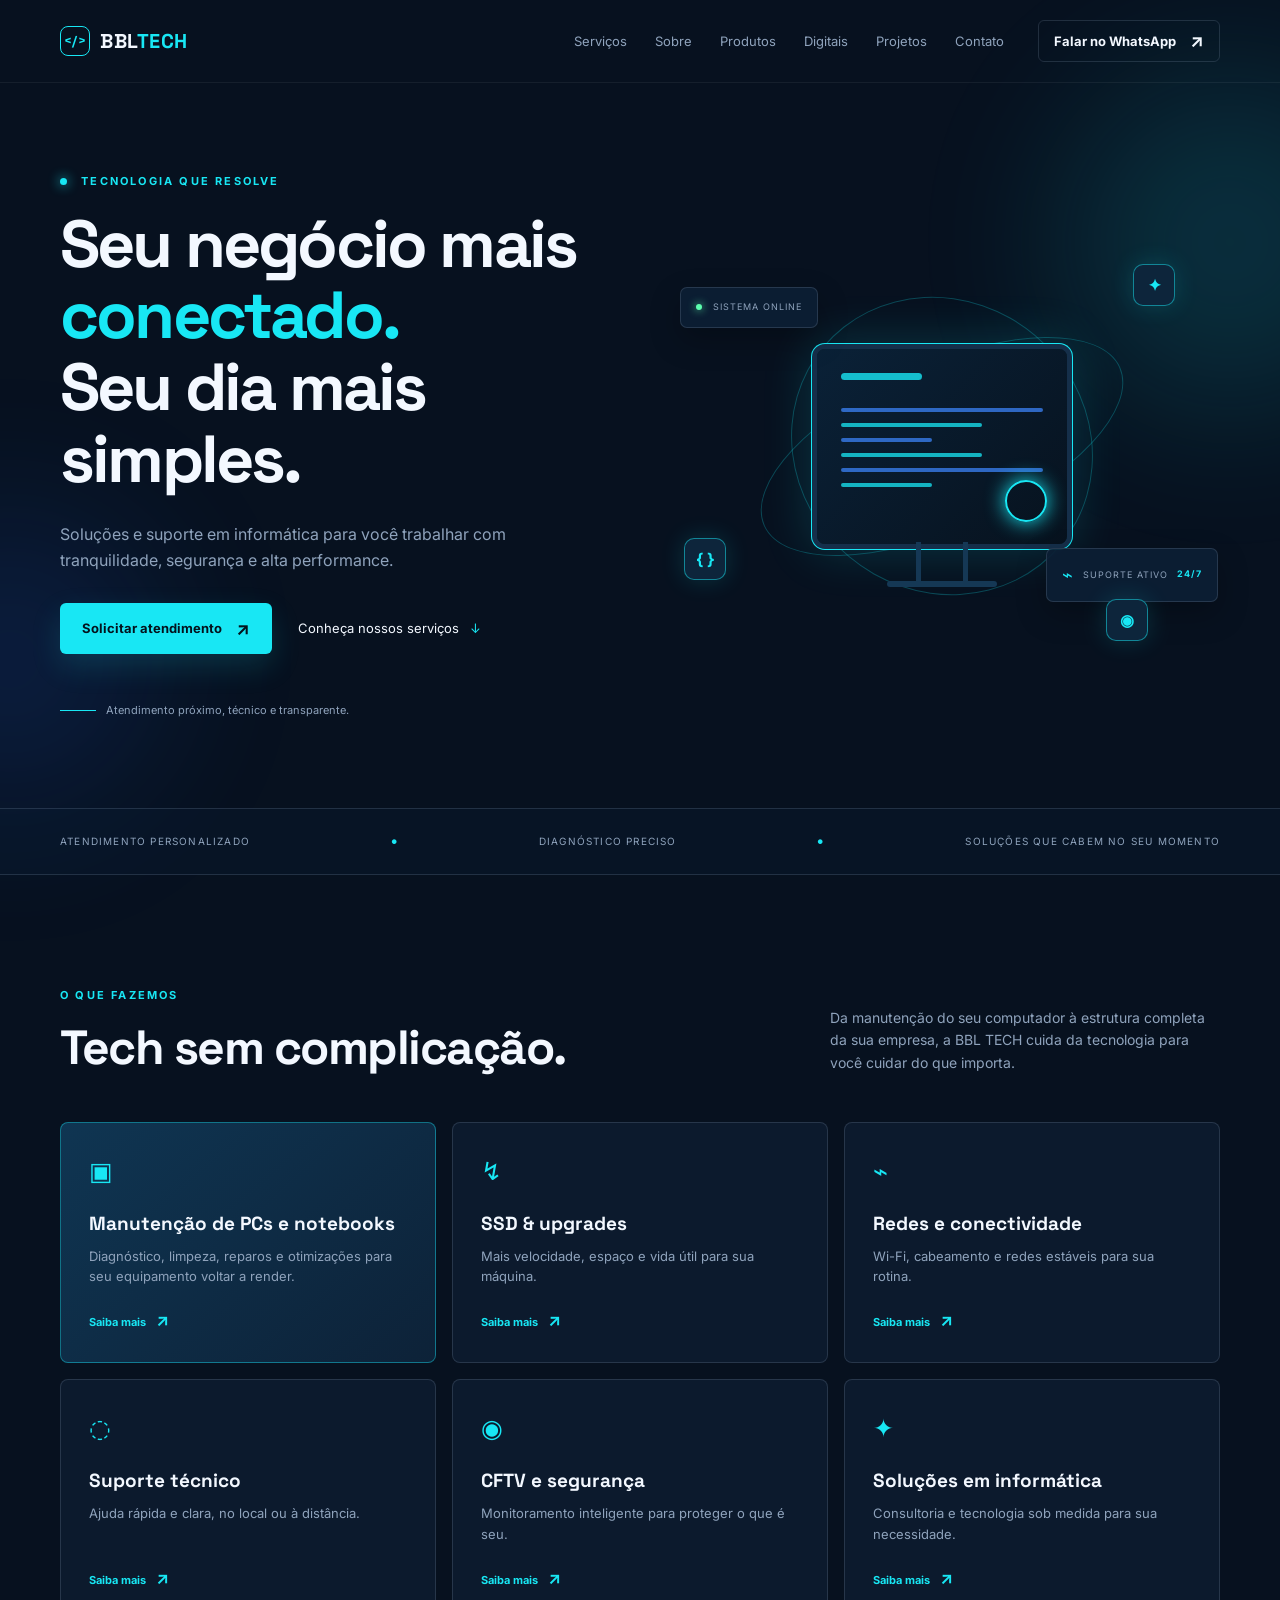
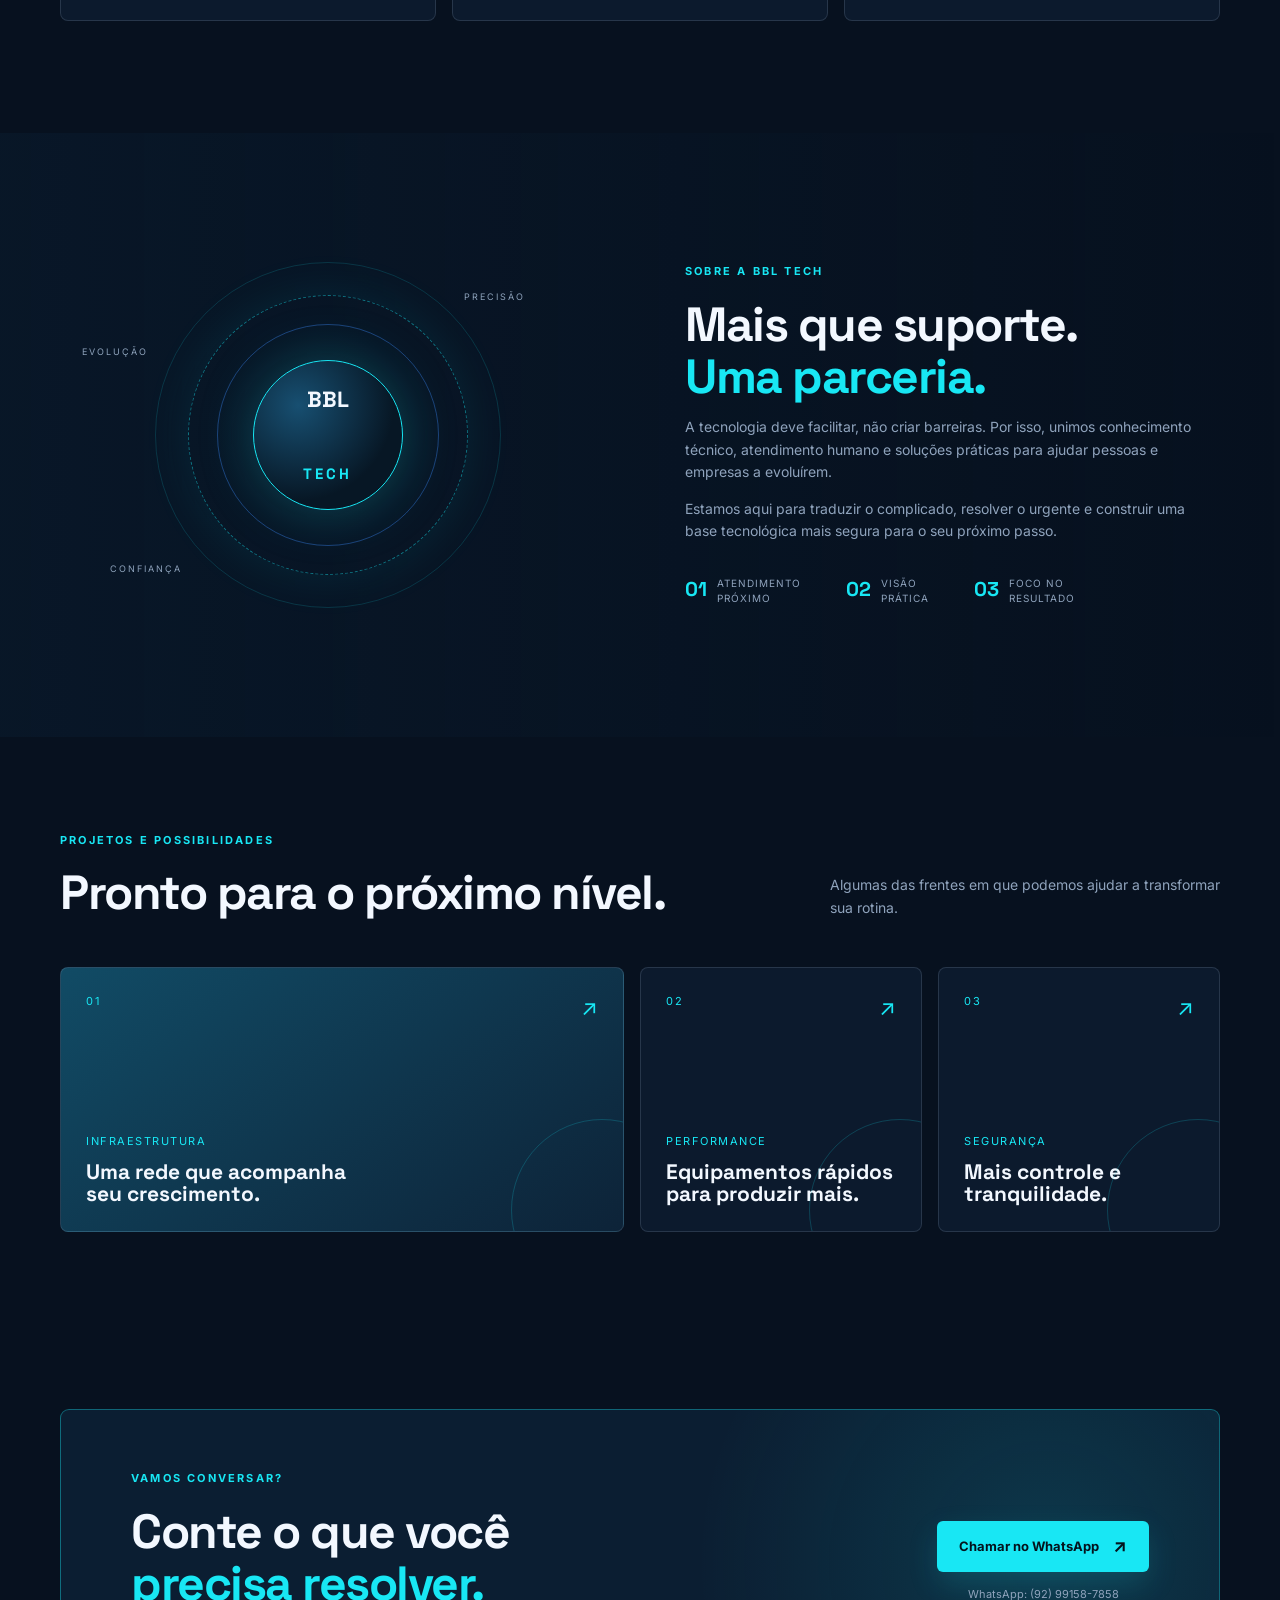
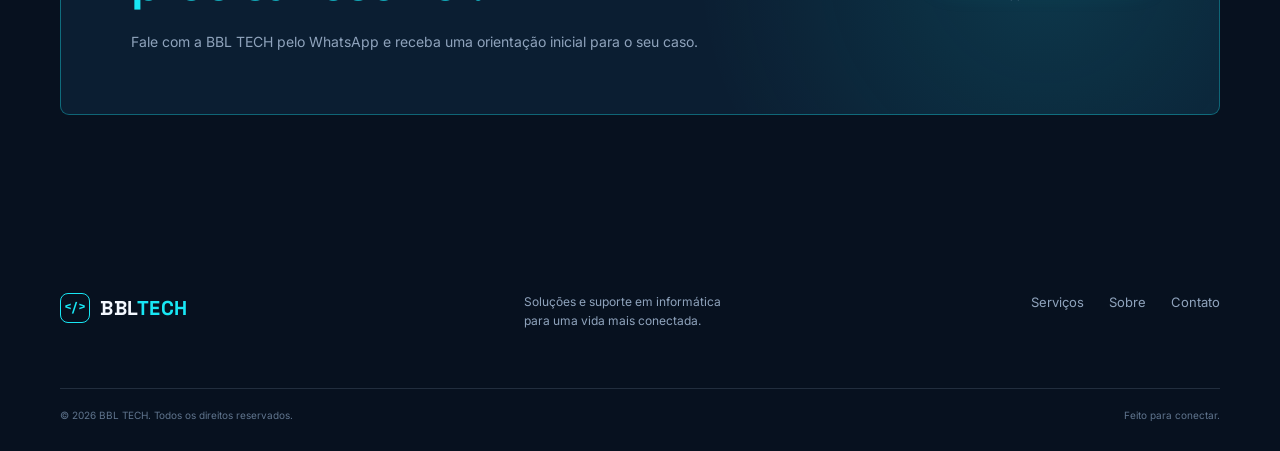
==== index.html @ 887d473b "Cria site institucional e catalogos da BBL TECH" ====
<!doctype html>
<html lang="pt-BR">
  <head>
    <meta charset="UTF-8" />
    <meta name="viewport" content="width=device-width, initial-scale=1.0" />
    <meta name="theme-color" content="#07111f" />
    <meta name="description" content="BBL TECH — soluções e suporte em informática para sua casa e sua empresa." />
    <title>BBL TECH | Soluções e Suporte em Informática</title>
    <link rel="preconnect" href="https://fonts.googleapis.com" />
    <link rel="preconnect" href="https://fonts.gstatic.com" crossorigin />
    <link href="https://fonts.googleapis.com/css2?family=Inter:wght@400;500;600;700;800&family=Space+Grotesk:wght@500;600;700&display=swap" rel="stylesheet" />
    <link rel="stylesheet" href="styles.css" />
  </head>
  <body>
    <div class="page-glow page-glow--one"></div>
    <div class="page-glow page-glow--two"></div>
    <header class="site-header" id="inicio">
      <div class="container nav-wrap">
        <a class="brand" href="#inicio" aria-label="BBL TECH início">
          <span class="brand-mark">&lt;/&gt;</span>
          <span>BBL<span class="brand-accent">TECH</span></span>
        </a>
        <button class="menu-toggle" type="button" aria-label="Abrir menu" aria-expanded="false">☰</button>
        <nav class="nav-links" aria-label="Navegação principal">
          <a href="servicos.html">Serviços</a>
          <a href="sobre.html">Sobre</a>
          <a href="produtos.html">Produtos</a>
          <a href="produtos-digitais.html">Digitais</a>
          <a href="projetos.html">Projetos</a>
          <a href="contato.html">Contato</a>
        </nav>
        <a class="button button--small button--outline nav-cta" href="https://wa.me/5592991587858?text=Olá%20BBL%20TECH!%20Gostaria%20de%20solicitar%20um%20atendimento." target="_blank" rel="noopener">Falar no WhatsApp <span>↗</span></a>
      </div>
    </header>

    <main>
      <section class="hero section-pad">
        <div class="container hero-grid">
          <div class="hero-copy">
            <p class="eyebrow"><span class="eyebrow-dot"></span> Tecnologia que resolve</p>
            <h1>Seu negócio mais <span>conectado.</span><br />Seu dia mais simples.</h1>
            <p class="hero-text">Soluções e suporte em informática para você trabalhar com tranquilidade, segurança e alta performance.</p>
            <div class="hero-actions">
              <a class="button button--primary" href="https://wa.me/5592991587858?text=Olá%20BBL%20TECH!%20Preciso%20de%20ajuda%20com%20informática." target="_blank" rel="noopener">Solicitar atendimento <span>↗</span></a>
              <a class="text-link" href="#servicos">Conheça nossos serviços <span>↓</span></a>
            </div>
            <div class="hero-trust"><span class="trust-line"></span><span>Atendimento próximo, técnico e transparente.</span></div>
          </div>
          <div class="hero-art" aria-label="Ilustração tecnológica com monitor e conexões" role="img">
            <div class="orbit orbit--one"></div><div class="orbit orbit--two"></div>
            <div class="tech-card tech-card--top"><span class="status-dot"></span> SISTEMA ONLINE</div>
            <div class="monitor"><div class="monitor-screen"><div class="screen-bar"></div><div class="screen-code"><i></i><i></i><i></i><i></i><i></i><i></i></div><div class="screen-pulse"></div></div><div class="monitor-stand"></div></div>
            <div class="tech-card tech-card--bottom"><span class="signal">⌁</span> SUPORTE ATIVO <strong>24/7</strong></div>
            <div class="floating-chip chip--one">✦</div><div class="floating-chip chip--two">{ }</div><div class="floating-chip chip--three">◉</div>
          </div>
        </div>
      </section>

      <section class="service-strip"><div class="container strip-grid"><span>Atendimento personalizado</span><span>•</span><span>Diagnóstico preciso</span><span>•</span><span>Soluções que cabem no seu momento</span></div></section>

      <section class="section-pad" id="servicos">
        <div class="container"><div class="section-heading"><div><p class="eyebrow">O que fazemos</p><h2>Tech sem complicação.</h2></div><p>Da manutenção do seu computador à estrutura completa da sua empresa, a BBL TECH cuida da tecnologia para você cuidar do que importa.</p></div>
          <div class="services-grid">
            <article class="service-card service-card--featured"><div class="icon">▣</div><h3>Manutenção de PCs e notebooks</h3><p>Diagnóstico, limpeza, reparos e otimizações para seu equipamento voltar a render.</p><a href="#contato">Saiba mais <span>↗</span></a></article>
            <article class="service-card"><div class="icon">↯</div><h3>SSD & upgrades</h3><p>Mais velocidade, espaço e vida útil para sua máquina.</p><a href="#contato">Saiba mais <span>↗</span></a></article>
            <article class="service-card"><div class="icon">⌁</div><h3>Redes e conectividade</h3><p>Wi-Fi, cabeamento e redes estáveis para sua rotina.</p><a href="#contato">Saiba mais <span>↗</span></a></article>
            <article class="service-card"><div class="icon">◌</div><h3>Suporte técnico</h3><p>Ajuda rápida e clara, no local ou à distância.</p><a href="#contato">Saiba mais <span>↗</span></a></article>
            <article class="service-card"><div class="icon">◉</div><h3>CFTV e segurança</h3><p>Monitoramento inteligente para proteger o que é seu.</p><a href="#contato">Saiba mais <span>↗</span></a></article>
            <article class="service-card"><div class="icon">✦</div><h3>Soluções em informática</h3><p>Consultoria e tecnologia sob medida para sua necessidade.</p><a href="#contato">Saiba mais <span>↗</span></a></article>
          </div>
        </div>
      </section>

      <section class="about-section section-pad" id="sobre"><div class="container about-grid"><div class="about-visual"><div class="about-ring"></div><div class="about-core">BBL<br /><span>TECH</span></div><div class="about-label about-label--one">PRECISÃO</div><div class="about-label about-label--two">CONFIANÇA</div><div class="about-label about-label--three">EVOLUÇÃO</div></div><div class="about-copy"><p class="eyebrow">Sobre a BBL TECH</p><h2>Mais que suporte.<br /><span>Uma parceria.</span></h2><p>A tecnologia deve facilitar, não criar barreiras. Por isso, unimos conhecimento técnico, atendimento humano e soluções práticas para ajudar pessoas e empresas a evoluírem.</p><p>Estamos aqui para traduzir o complicado, resolver o urgente e construir uma base tecnológica mais segura para o seu próximo passo.</p><div class="stats"><div><strong>01</strong><span>Atendimento<br />próximo</span></div><div><strong>02</strong><span>Visão<br />prática</span></div><div><strong>03</strong><span>Foco no<br />resultado</span></div></div></div></div></section>

      <section class="section-pad projects-section" id="projetos"><div class="container"><div class="section-heading"><div><p class="eyebrow">Projetos e possibilidades</p><h2>Pronto para o próximo nível.</h2></div><p>Algumas das frentes em que podemos ajudar a transformar sua rotina.</p></div><div class="projects-grid"><article class="project-card project-card--large"><div class="project-number">01</div><div><p>Infraestrutura</p><h3>Uma rede que acompanha seu crescimento.</h3></div><span class="project-arrow">↗</span></article><article class="project-card"><div class="project-number">02</div><div><p>Performance</p><h3>Equipamentos rápidos para produzir mais.</h3></div><span class="project-arrow">↗</span></article><article class="project-card"><div class="project-number">03</div><div><p>Segurança</p><h3>Mais controle e tranquilidade.</h3></div><span class="project-arrow">↗</span></article></div></div></section>

      <section class="contact-section section-pad" id="contato"><div class="container contact-box"><div><p class="eyebrow">Vamos conversar?</p><h2>Conte o que você<br /><span>precisa resolver.</span></h2><p>Fale com a BBL TECH pelo WhatsApp e receba uma orientação inicial para o seu caso.</p></div><div class="contact-action"><a class="button button--primary" href="https://wa.me/5592991587858?text=Olá%20BBL%20TECH!%20Gostaria%20de%20conversar%20sobre%20uma%20solução." target="_blank" rel="noopener">Chamar no WhatsApp <span>↗</span></a><small>WhatsApp: (92) 99158-7858</small></div></div></section>
    </main>
    <footer class="site-footer"><div class="container footer-main"><a class="brand" href="#inicio"><span class="brand-mark">&lt;/&gt;</span><span>BBL<span class="brand-accent">TECH</span></span></a><p>Soluções e suporte em informática<br />para uma vida mais conectada.</p><div class="footer-links"><a href="#servicos">Serviços</a><a href="#sobre">Sobre</a><a href="#contato">Contato</a></div></div><div class="container footer-bottom"><span>© <span id="year"></span> BBL TECH. Todos os direitos reservados.</span><span>Feito para conectar.</span></div></footer>
    <script src="script.js"></script>
  </body>
</html>
---- styles.css ----
:root{--bg:#07111f;--surface:#0c1a2d;--surface-2:#10243b;--cyan:#18e7f4;--blue:#3b82f6;--text:#f3f8ff;--muted:#8fa3bc;--line:rgba(143,163,188,.2);--container:1160px}*{box-sizing:border-box}html{scroll-behavior:smooth}body{margin:0;background:var(--bg);color:var(--text);font-family:Inter,Arial,sans-serif;line-height:1.6;overflow-x:hidden}.page-glow{position:fixed;border-radius:50%;filter:blur(80px);opacity:.14;pointer-events:none;z-index:-1}.page-glow--one{width:340px;height:340px;background:var(--cyan);top:8%;right:-120px}.page-glow--two{width:300px;height:300px;background:#246bff;bottom:10%;left:-140px}.container{width:min(calc(100% - 48px),var(--container));margin:auto}.site-header{position:relative;z-index:5;border-bottom:1px solid rgba(255,255,255,.06)}.nav-wrap{min-height:82px;display:flex;align-items:center;gap:34px}.brand{display:flex;align-items:center;gap:10px;color:var(--text);font-family:'Space Grotesk',sans-serif;font-size:20px;font-weight:700;letter-spacing:.5px;text-decoration:none}.brand-mark{display:grid;place-items:center;color:var(--cyan);font-size:13px;border:1px solid var(--cyan);width:30px;height:30px;border-radius:8px}.brand-accent{color:var(--cyan)}.nav-links{display:flex;gap:28px;margin-left:auto}.nav-links a,.footer-links a{color:var(--muted);text-decoration:none;font-size:13px;transition:.2s}.nav-links a:hover,.footer-links a:hover{color:var(--cyan)}.button{display:inline-flex;align-items:center;justify-content:center;gap:14px;border-radius:6px;padding:15px 22px;text-decoration:none;font-size:13px;font-weight:700;transition:transform .2s,background .2s}.button:hover{transform:translateY(-2px)}.button span{font-size:18px;line-height:0}.button--small{padding:10px 15px}.button--primary{background:var(--cyan);color:#04131d;box-shadow:0 12px 30px rgba(24,231,244,.15)}.button--primary:hover{background:#7af6fc}.button--outline{border:1px solid var(--line);color:var(--text)}.button--outline:hover{border-color:var(--cyan);color:var(--cyan)}.menu-toggle{display:none;background:none;border:0;color:var(--text);font-size:24px}.section-pad{padding:112px 0}.hero{padding-top:90px;padding-bottom:88px}.hero-grid{display:grid;grid-template-columns:1fr 1fr;align-items:center;gap:48px}.eyebrow{margin:0 0 18px;color:var(--cyan);font-size:11px;font-weight:700;letter-spacing:2.2px;text-transform:uppercase}.eyebrow-dot{display:inline-block;width:7px;height:7px;background:var(--cyan);border-radius:50%;margin-right:9px;box-shadow:0 0 12px var(--cyan)}h1,h2,h3{font-family:'Space Grotesk',sans-serif;line-height:1.08;margin:0}h1{font-size:clamp(42px,5.2vw,70px);letter-spacing:-2.8px;max-width:650px}h1 span,h2 span{color:var(--cyan)}.hero-text{color:var(--muted);font-size:16px;max-width:480px;margin:26px 0 30px}.hero-actions{display:flex;align-items:center;gap:26px}.text-link{color:var(--text);font-size:13px;text-decoration:none}.text-link span{color:var(--cyan);margin-left:7px}.hero-trust{display:flex;align-items:center;gap:10px;color:var(--muted);font-size:11px;margin-top:48px}.trust-line{height:1px;width:36px;background:var(--cyan)}.hero-art{position:relative;height:420px;display:grid;place-items:center}.orbit{position:absolute;border:1px solid rgba(24,231,244,.25);border-radius:50%;transform:rotate(-24deg)}.orbit--one{width:390px;height:165px}.orbit--two{width:310px;height:290px;transform:rotate(40deg)}.monitor{position:relative;z-index:2;width:260px;height:205px;border:5px solid #152f4a;border-radius:13px;background:#061321;box-shadow:0 0 0 1px var(--cyan),0 0 50px rgba(24,231,244,.18),inset 0 0 35px rgba(24,231,244,.1)}.monitor-screen{height:100%;padding:24px;background:linear-gradient(135deg,#0a2137,#07121e);border-radius:8px;position:relative;overflow:hidden}.screen-bar{height:7px;width:40%;background:var(--cyan);border-radius:10px;opacity:.8}.screen-code{display:grid;gap:11px;margin-top:28px}.screen-code i{display:block;height:4px;background:#3b82f6;border-radius:5px;opacity:.75}.screen-code i:nth-child(2n){width:70%;background:var(--cyan)}.screen-code i:nth-child(3n){width:45%}.screen-pulse{position:absolute;bottom:22px;right:20px;width:42px;height:42px;border:2px solid var(--cyan);border-radius:50%;box-shadow:0 0 20px var(--cyan)}.monitor-stand{position:absolute;bottom:-43px;left:50%;width:52px;height:45px;border-left:5px solid #153855;border-right:5px solid #153855;transform:translateX(-50%)}.monitor-stand:after{content:'';position:absolute;bottom:0;left:50%;width:110px;height:6px;background:#153855;border-radius:10px;transform:translateX(-50%)}.tech-card{position:absolute;z-index:3;background:rgba(13,31,53,.92);border:1px solid var(--line);border-radius:7px;color:var(--muted);font-size:9px;letter-spacing:1px;padding:12px 15px;box-shadow:0 12px 30px rgba(0,0,0,.25)}.tech-card--top{top:51px;left:16px}.tech-card--bottom{bottom:54px;right:2px}.tech-card strong{color:var(--cyan);margin-left:5px}.status-dot{display:inline-block;width:6px;height:6px;border-radius:50%;background:#5cffae;box-shadow:0 0 8px #5cffae;margin-right:7px}.signal{color:var(--cyan);font-size:18px;vertical-align:middle;margin-right:5px}.floating-chip{position:absolute;z-index:3;display:grid;place-items:center;color:var(--cyan);font-weight:700;border:1px solid rgba(24,231,244,.5);background:#0d253b;width:42px;height:42px;border-radius:10px;box-shadow:0 0 25px rgba(24,231,244,.16)}.chip--one{right:45px;top:28px}.chip--two{left:20px;bottom:76px}.chip--three{right:72px;bottom:15px}.service-strip{border-top:1px solid var(--line);border-bottom:1px solid var(--line);background:rgba(13,31,53,.3)}.strip-grid{display:flex;justify-content:space-between;align-items:center;min-height:65px;color:var(--muted);font-size:10px;letter-spacing:1.2px;text-transform:uppercase}.strip-grid span:nth-child(even){color:var(--cyan);font-size:15px}.section-heading{display:flex;align-items:end;justify-content:space-between;gap:40px;margin-bottom:48px}.section-heading h2,.about-copy h2,.contact-box h2{font-size:clamp(32px,4vw,48px);letter-spacing:-1.5px}.section-heading>p{color:var(--muted);max-width:390px;font-size:14px;margin:0}.services-grid{display:grid;grid-template-columns:repeat(3,1fr);gap:16px}.service-card{min-height:238px;padding:28px;background:var(--surface);border:1px solid var(--line);border-radius:8px;display:flex;flex-direction:column;transition:.25s}.service-card:hover{border-color:rgba(24,231,244,.55);transform:translateY(-4px)}.service-card--featured{background:linear-gradient(140deg,#0f3552,#0d2238);border-color:rgba(24,231,244,.4)}.icon{color:var(--cyan);font-size:25px;margin-bottom:23px}.service-card h3{font-size:19px;margin-bottom:11px}.service-card p{color:var(--muted);font-size:13px;margin:0 0 20px}.service-card a{color:var(--cyan);font-size:11px;font-weight:700;text-decoration:none;margin-top:auto}.service-card a span{font-size:17px;margin-left:7px}.about-section{background:linear-gradient(90deg,rgba(11,32,53,.4),transparent)}.about-grid{display:grid;grid-template-columns:1fr 1fr;gap:90px;align-items:center}.about-visual{height:380px;position:relative;display:grid;place-items:center}.about-ring{position:absolute;width:280px;height:280px;border:1px dashed rgba(24,231,244,.45);border-radius:50%;box-shadow:0 0 50px rgba(24,231,244,.09)}.about-ring:before,.about-ring:after{content:'';position:absolute;border-radius:50%;border:1px solid rgba(59,130,246,.4)}.about-ring:before{inset:28px}.about-ring:after{inset:-34px;border-color:rgba(24,231,244,.15)}.about-core{position:relative;z-index:1;display:grid;place-items:center;width:150px;height:150px;border-radius:50%;background:radial-gradient(circle at 30% 30%,#174f71,#071725 65%);border:1px solid var(--cyan);color:var(--text);font:700 22px/1 'Space Grotesk';text-align:center;box-shadow:0 0 55px rgba(24,231,244,.25)}.about-core span{color:var(--cyan);font-size:15px;letter-spacing:3px}.about-label{position:absolute;color:var(--muted);font-size:9px;letter-spacing:2px}.about-label--one{top:45px;right:70px}.about-label--two{bottom:48px;left:50px}.about-label--three{top:100px;left:22px}.about-copy>p:not(.eyebrow){color:var(--muted);font-size:14px;max-width:510px}.stats{display:flex;gap:45px;margin-top:34px}.stats div{display:flex;gap:10px;align-items:flex-start}.stats strong{color:var(--cyan);font:700 20px 'Space Grotesk'}.stats span{color:var(--muted);font-size:10px;text-transform:uppercase;letter-spacing:1px;line-height:1.5}.projects-section{padding-top:95px}.projects-grid{display:grid;grid-template-columns:2fr 1fr 1fr;gap:16px}.project-card{min-height:265px;padding:25px;background:var(--surface);border:1px solid var(--line);border-radius:8px;position:relative;display:flex;flex-direction:column;justify-content:space-between;overflow:hidden}.project-card:after{content:'';position:absolute;width:180px;height:180px;border:1px solid rgba(24,231,244,.2);border-radius:50%;right:-70px;bottom:-70px}.project-card--large{background:linear-gradient(145deg,#114b65,#0d2338)}.project-number{color:var(--cyan);font-size:11px;letter-spacing:2px}.project-card p{color:var(--cyan);font-size:11px;text-transform:uppercase;letter-spacing:1.5px;margin:0 0 10px}.project-card h3{font-size:21px;max-width:280px}.project-arrow{position:absolute;right:25px;top:22px;color:var(--cyan);font-size:22px}.contact-section{padding-top:65px}.contact-box{display:flex;justify-content:space-between;align-items:center;gap:40px;padding:60px 70px;border:1px solid rgba(24,231,244,.35);border-radius:9px;background:radial-gradient(circle at 85% 50%,rgba(24,231,244,.13),transparent 35%),#0b1e32}.contact-box>div>p:last-child{color:var(--muted);font-size:14px;margin:22px 0 0}.contact-action{display:flex;flex-direction:column;align-items:center;gap:14px}.contact-action small{color:var(--muted);font-size:11px}.site-footer{padding:65px 0 28px}.footer-main{display:grid;grid-template-columns:1.3fr 1fr 1fr;align-items:start;gap:35px}.footer-main p{color:var(--muted);font-size:12px;margin:0}.footer-links{display:flex;gap:25px;justify-content:flex-end}.footer-bottom{margin-top:58px;padding-top:18px;border-top:1px solid var(--line);display:flex;justify-content:space-between;color:#60758e;font-size:10px}
@media(max-width:800px){.container{width:min(calc(100% - 34px),var(--container))}.nav-wrap{min-height:70px}.nav-links,.nav-cta{display:none}.menu-toggle{display:block;margin-left:auto}.nav-links.is-open{display:flex;position:absolute;top:70px;left:0;right:0;padding:20px 17px;background:#091a2c;border-bottom:1px solid var(--line);flex-direction:column;gap:16px}.nav-links.is-open+ .nav-cta{display:none}.hero{padding-top:62px}.hero-grid,.about-grid{grid-template-columns:1fr}.hero-art{height:340px;order:-1}.hero-copy{text-align:left}.hero-actions{flex-wrap:wrap}.section-pad{padding:76px 0}.section-heading{display:block;margin-bottom:30px}.section-heading>p{margin-top:18px}.services-grid{grid-template-columns:1fr 1fr}.about-grid{gap:25px}.about-visual{height:300px}.projects-grid{grid-template-columns:1fr}.project-card{min-height:210px}.contact-box{padding:38px 28px;display:block}.contact-action{align-items:flex-start;margin-top:28px}.footer-main{grid-template-columns:1fr}.footer-links{justify-content:flex-start}.footer-bottom{margin-top:35px;display:block}.footer-bottom span+span{display:block;margin-top:8px}.strip-grid{gap:10px;justify-content:center;flex-wrap:wrap;padding:15px 0;text-align:center}.strip-grid span:nth-child(even){display:none}}
@media(max-width:470px){h1{font-size:41px;letter-spacing:-2px}.hero-art{transform:scale(.83);margin:-22px -40px}.services-grid{grid-template-columns:1fr}.hero-actions{gap:18px}.stats{gap:20px}.about-label--one{right:15px}.about-label--two{left:10px}}

/* Produtos */
.products-hero{padding:78px 0 60px;background:radial-gradient(circle at 78% 40%,rgba(24,231,244,.1),transparent 34%)}
.products-hero h1{max-width:760px}.products-hero-text{max-width:600px;color:var(--muted);font-size:16px;margin:24px 0 0}
.catalog-toolbar{display:flex;align-items:center;justify-content:space-between;gap:20px;margin-bottom:28px}.catalog-toolbar p{color:var(--muted);font-size:13px;margin:0}.filter-list{display:flex;gap:8px;flex-wrap:wrap}.filter-btn{font:600 11px Inter,sans-serif;letter-spacing:.5px;color:var(--muted);background:transparent;border:1px solid var(--line);border-radius:99px;padding:9px 13px;cursor:pointer}.filter-btn:hover,.filter-btn.is-active{color:#06131e;background:var(--cyan);border-color:var(--cyan)}.products-grid{display:grid;grid-template-columns:repeat(3,1fr);gap:16px}.product-card{min-height:340px;background:var(--surface);border:1px solid var(--line);border-radius:9px;padding:22px;display:flex;flex-direction:column;transition:.25s}.product-card:hover{border-color:rgba(24,231,244,.55);transform:translateY(-4px)}.product-card.is-hidden{display:none}.product-visual{height:130px;border-radius:7px;background:linear-gradient(145deg,#123452,#091827);display:grid;place-items:center;margin-bottom:20px;position:relative;overflow:hidden}.product-visual:after{content:'';position:absolute;width:150px;height:150px;border:1px solid rgba(24,231,244,.2);border-radius:50%}.product-symbol{position:relative;z-index:1;color:var(--cyan);font:700 32px 'Space Grotesk';text-shadow:0 0 20px rgba(24,231,244,.5)}.product-tag{position:absolute;z-index:2;top:10px;left:10px;font-size:9px;letter-spacing:1px;color:var(--cyan);text-transform:uppercase}.product-card h3{font-size:19px;margin-bottom:9px}.product-card p{color:var(--muted);font-size:13px;margin:0 0 18px}.product-meta{display:flex;gap:7px;flex-wrap:wrap;margin-top:auto;margin-bottom:17px}.product-meta span{color:#a9bfd5;background:#122a43;border-radius:4px;padding:5px 7px;font-size:10px}.product-cta{color:var(--cyan);font-size:11px;font-weight:700;text-decoration:none}.product-cta span{font-size:16px;margin-left:6px}.complete-kit{margin-top:55px;padding:42px 48px;border:1px solid rgba(24,231,244,.35);border-radius:9px;background:linear-gradient(100deg,#0e324d,#0c1d31);display:flex;align-items:center;justify-content:space-between;gap:35px}.complete-kit h2{font-size:32px;margin:0 0 12px}.complete-kit p{color:var(--muted);font-size:14px;margin:0;max-width:620px}.complete-kit-icon{color:var(--cyan);font:700 50px 'Space Grotesk';white-space:nowrap}
@media(max-width:800px){.products-grid{grid-template-columns:1fr 1fr}.catalog-toolbar{display:block}.filter-list{margin-top:18px}.complete-kit{display:block;padding:32px 25px}.complete-kit-icon{margin-top:20px}}
@media(max-width:470px){.products-grid{grid-template-columns:1fr}.products-hero{padding-top:55px}.complete-kit h2{font-size:27px}}

.digital-hero{background:radial-gradient(circle at 78% 40%,rgba(59,130,246,.13),transparent 34%)}.digital-grid{margin-top:10px}.digital-callout{margin-top:55px;padding:42px 48px;border:1px solid rgba(24,231,244,.35);border-radius:9px;background:linear-gradient(100deg,#0e324d,#0c1d31);display:flex;align-items:center;justify-content:space-between;gap:35px}.digital-callout h2{font-size:32px;margin:0 0 12px}.digital-callout p:not(.eyebrow){color:var(--muted);font-size:14px;margin:0;max-width:620px}@media(max-width:800px){.digital-callout{display:block;padding:32px 25px}.digital-callout .button{margin-top:25px}}
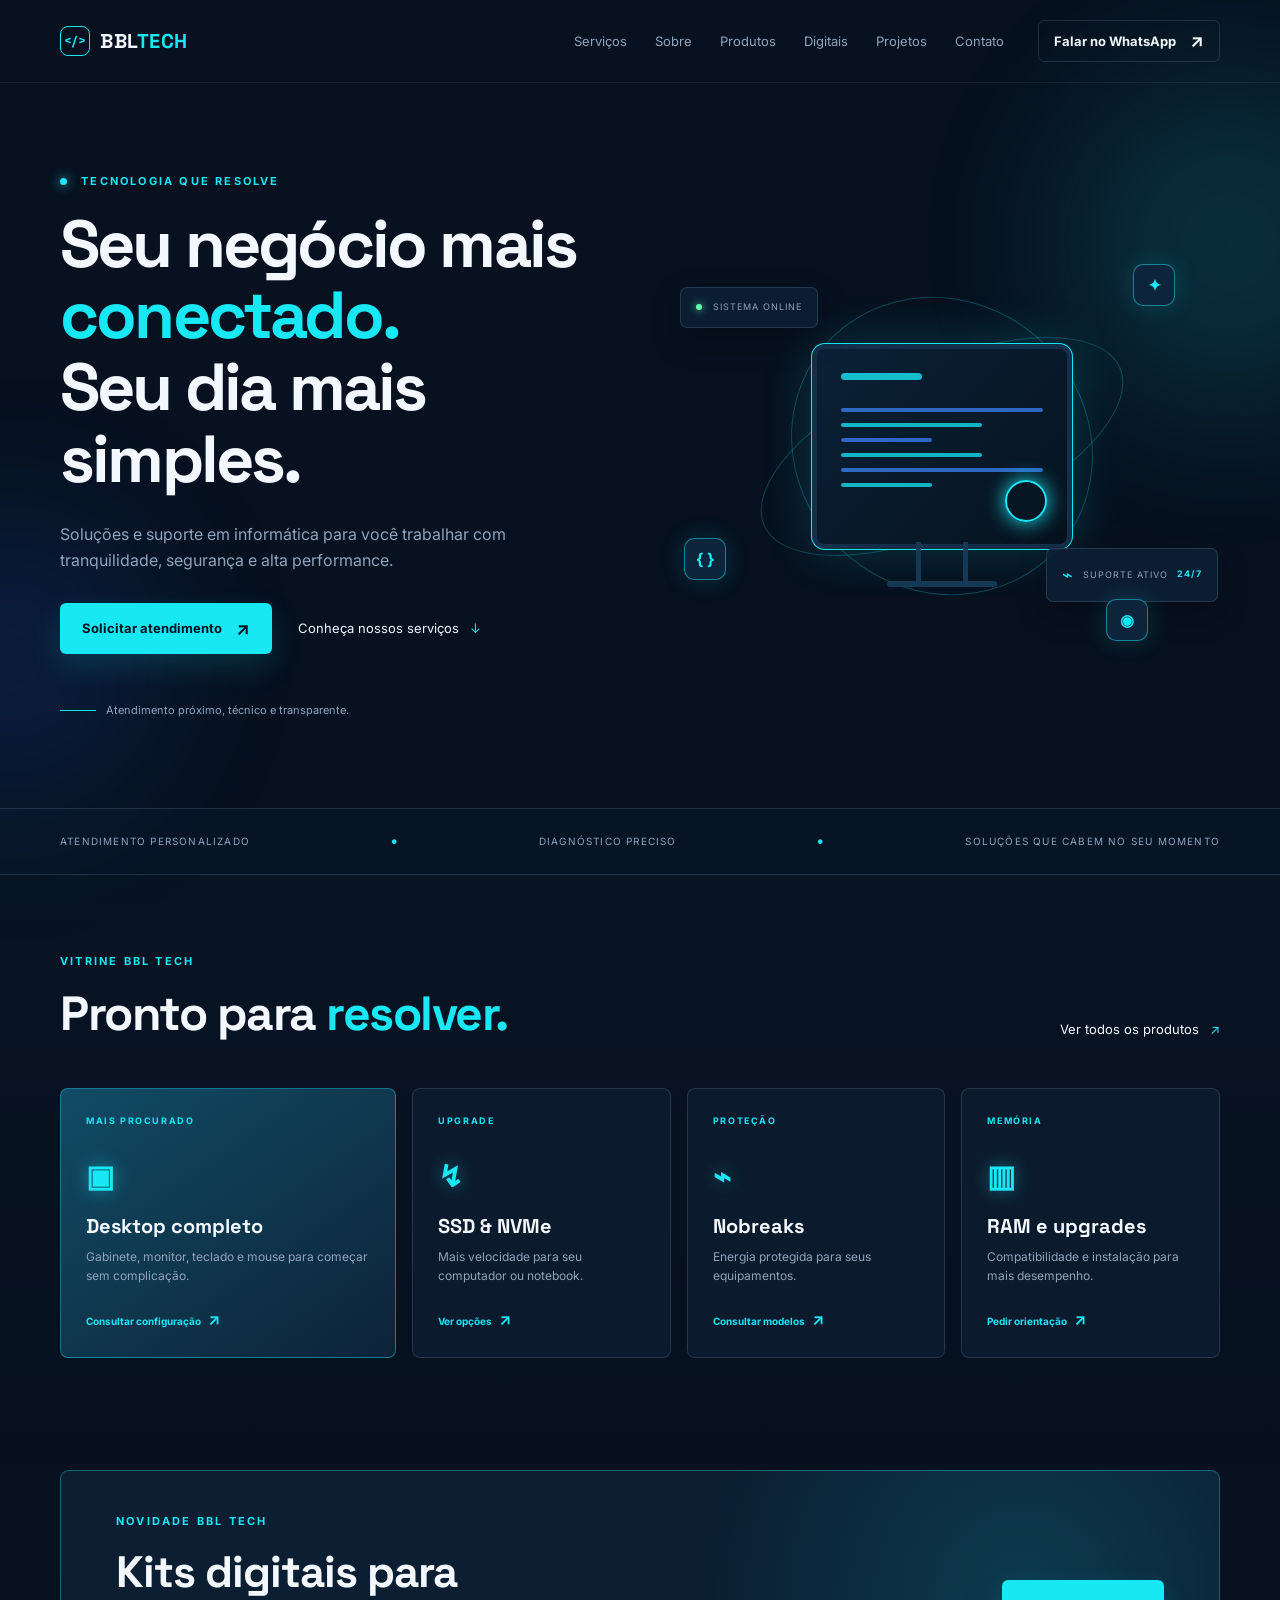
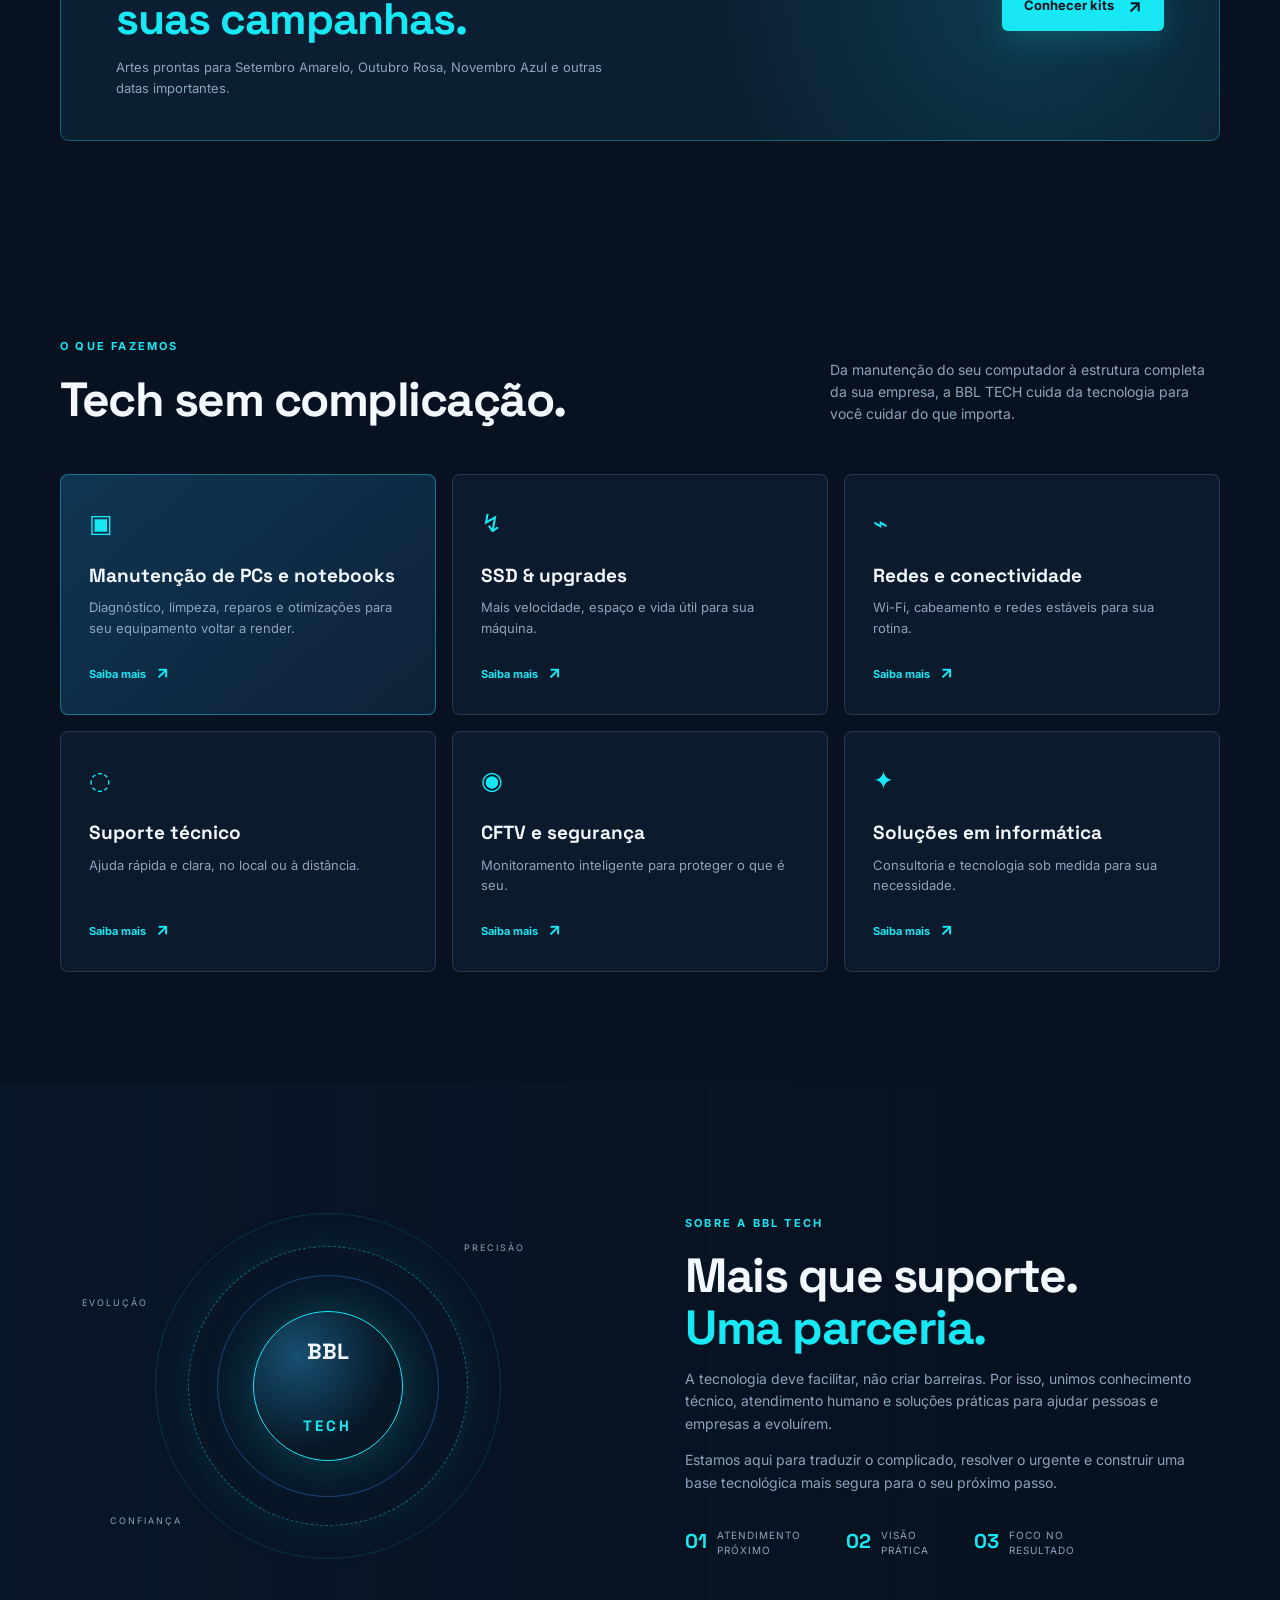
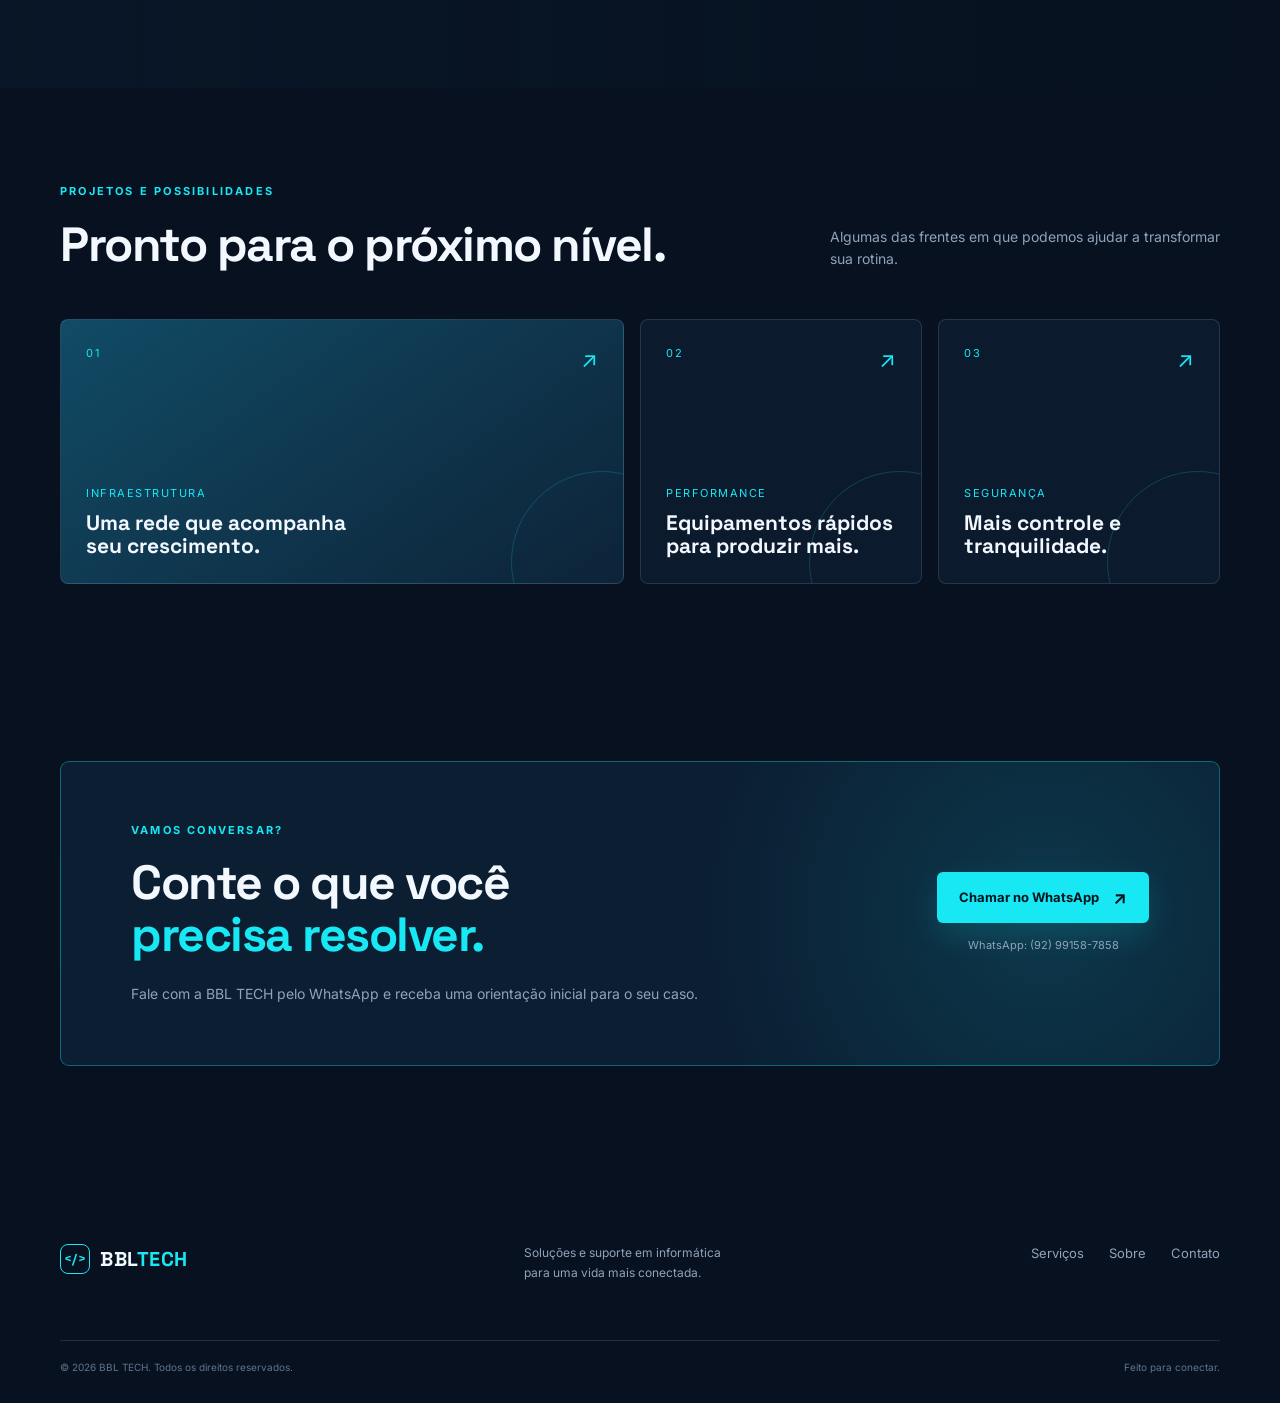
==== commit e78d6b78: "Adiciona vitrine de produtos na página inicial" ====
--- a/index.html
+++ b/index.html
@@ -57,6 +57,8 @@
       </section>
 
       <section class="service-strip"><div class="container strip-grid"><span>Atendimento personalizado</span><span>•</span><span>Diagnóstico preciso</span><span>•</span><span>Soluções que cabem no seu momento</span></div></section>
+      <section class="featured-section section-pad"><div class="container"><div class="section-heading"><div><p class="eyebrow">Vitrine BBL TECH</p><h2>Pronto para <span>resolver.</span></h2></div><a class="text-link" href="produtos.html">Ver todos os produtos <span>↗</span></a></div><div class="featured-grid"><a class="featured-card featured-card--main" href="produtos.html"><span class="featured-label">MAIS PROCURADO</span><div class="featured-icon">▣</div><h3>Desktop completo</h3><p>Gabinete, monitor, teclado e mouse para começar sem complicação.</p><strong>Consultar configuração <span>↗</span></strong></a><a class="featured-card" href="produtos.html"><span class="featured-label">UPGRADE</span><div class="featured-icon">↯</div><h3>SSD & NVMe</h3><p>Mais velocidade para seu computador ou notebook.</p><strong>Ver opções <span>↗</span></strong></a><a class="featured-card" href="produtos.html"><span class="featured-label">PROTEÇÃO</span><div class="featured-icon">⌁</div><h3>Nobreaks</h3><p>Energia protegida para seus equipamentos.</p><strong>Consultar modelos <span>↗</span></strong></a><a class="featured-card" href="produtos.html"><span class="featured-label">MEMÓRIA</span><div class="featured-icon">▥</div><h3>RAM e upgrades</h3><p>Compatibilidade e instalação para mais desempenho.</p><strong>Pedir orientação <span>↗</span></strong></a></div></div></section>
+      <section class="digital-banner"><div class="container digital-banner-inner"><div><p class="eyebrow">Novidade BBL TECH</p><h2>Kits digitais para<br /><span>suas campanhas.</span></h2><p>Artes prontas para Setembro Amarelo, Outubro Rosa, Novembro Azul e outras datas importantes.</p></div><a class="button button--primary" href="produtos-digitais.html">Conhecer kits <span>↗</span></a></div></section>
 
       <section class="section-pad" id="servicos">
         <div class="container"><div class="section-heading"><div><p class="eyebrow">O que fazemos</p><h2>Tech sem complicação.</h2></div><p>Da manutenção do seu computador à estrutura completa da sua empresa, a BBL TECH cuida da tecnologia para você cuidar do que importa.</p></div>
--- a/styles.css
+++ b/styles.css
@@ -10,3 +10,4 @@
 @media(max-width:470px){.products-grid{grid-template-columns:1fr}.products-hero{padding-top:55px}.complete-kit h2{font-size:27px}}
 
 .digital-hero{background:radial-gradient(circle at 78% 40%,rgba(59,130,246,.13),transparent 34%)}.digital-grid{margin-top:10px}.digital-callout{margin-top:55px;padding:42px 48px;border:1px solid rgba(24,231,244,.35);border-radius:9px;background:linear-gradient(100deg,#0e324d,#0c1d31);display:flex;align-items:center;justify-content:space-between;gap:35px}.digital-callout h2{font-size:32px;margin:0 0 12px}.digital-callout p:not(.eyebrow){color:var(--muted);font-size:14px;margin:0;max-width:620px}@media(max-width:800px){.digital-callout{display:block;padding:32px 25px}.digital-callout .button{margin-top:25px}}
+.featured-section{padding-top:78px;background:linear-gradient(180deg,rgba(13,31,53,.2),transparent)}.featured-grid{display:grid;grid-template-columns:1.3fr 1fr 1fr 1fr;gap:16px}.featured-card{min-height:270px;padding:25px;background:var(--surface);border:1px solid var(--line);border-radius:8px;text-decoration:none;color:var(--text);display:flex;flex-direction:column;transition:.25s}.featured-card:hover{transform:translateY(-4px);border-color:rgba(24,231,244,.55)}.featured-card--main{background:linear-gradient(145deg,#114b65,#0d2338);border-color:rgba(24,231,244,.4)}.featured-label{color:var(--cyan);font-size:9px;letter-spacing:1.6px;font-weight:700}.featured-icon{margin:29px 0 20px;color:var(--cyan);font:700 30px 'Space Grotesk';text-shadow:0 0 18px rgba(24,231,244,.45)}.featured-card h3{font-size:20px;margin-bottom:9px}.featured-card p{color:var(--muted);font-size:12px;margin:0 0 18px}.featured-card strong{color:var(--cyan);font-size:10px;margin-top:auto}.featured-card strong span{font-size:16px;margin-left:5px}.digital-banner{padding:0 0 85px}.digital-banner-inner{padding:42px 55px;border:1px solid rgba(24,231,244,.35);border-radius:9px;background:radial-gradient(circle at 83% 45%,rgba(24,231,244,.14),transparent 33%),#0b1e32;display:flex;align-items:center;justify-content:space-between;gap:30px}.digital-banner h2{font-size:clamp(30px,4vw,44px);letter-spacing:-1px;margin:0 0 13px}.digital-banner p:not(.eyebrow){color:var(--muted);font-size:13px;max-width:520px;margin:0}.digital-banner .button{white-space:nowrap}@media(max-width:900px){.featured-grid{grid-template-columns:1fr 1fr}.digital-banner-inner{padding:35px 28px}}@media(max-width:470px){.featured-grid{grid-template-columns:1fr}.digital-banner-inner{display:block}.digital-banner .button{margin-top:25px}}
